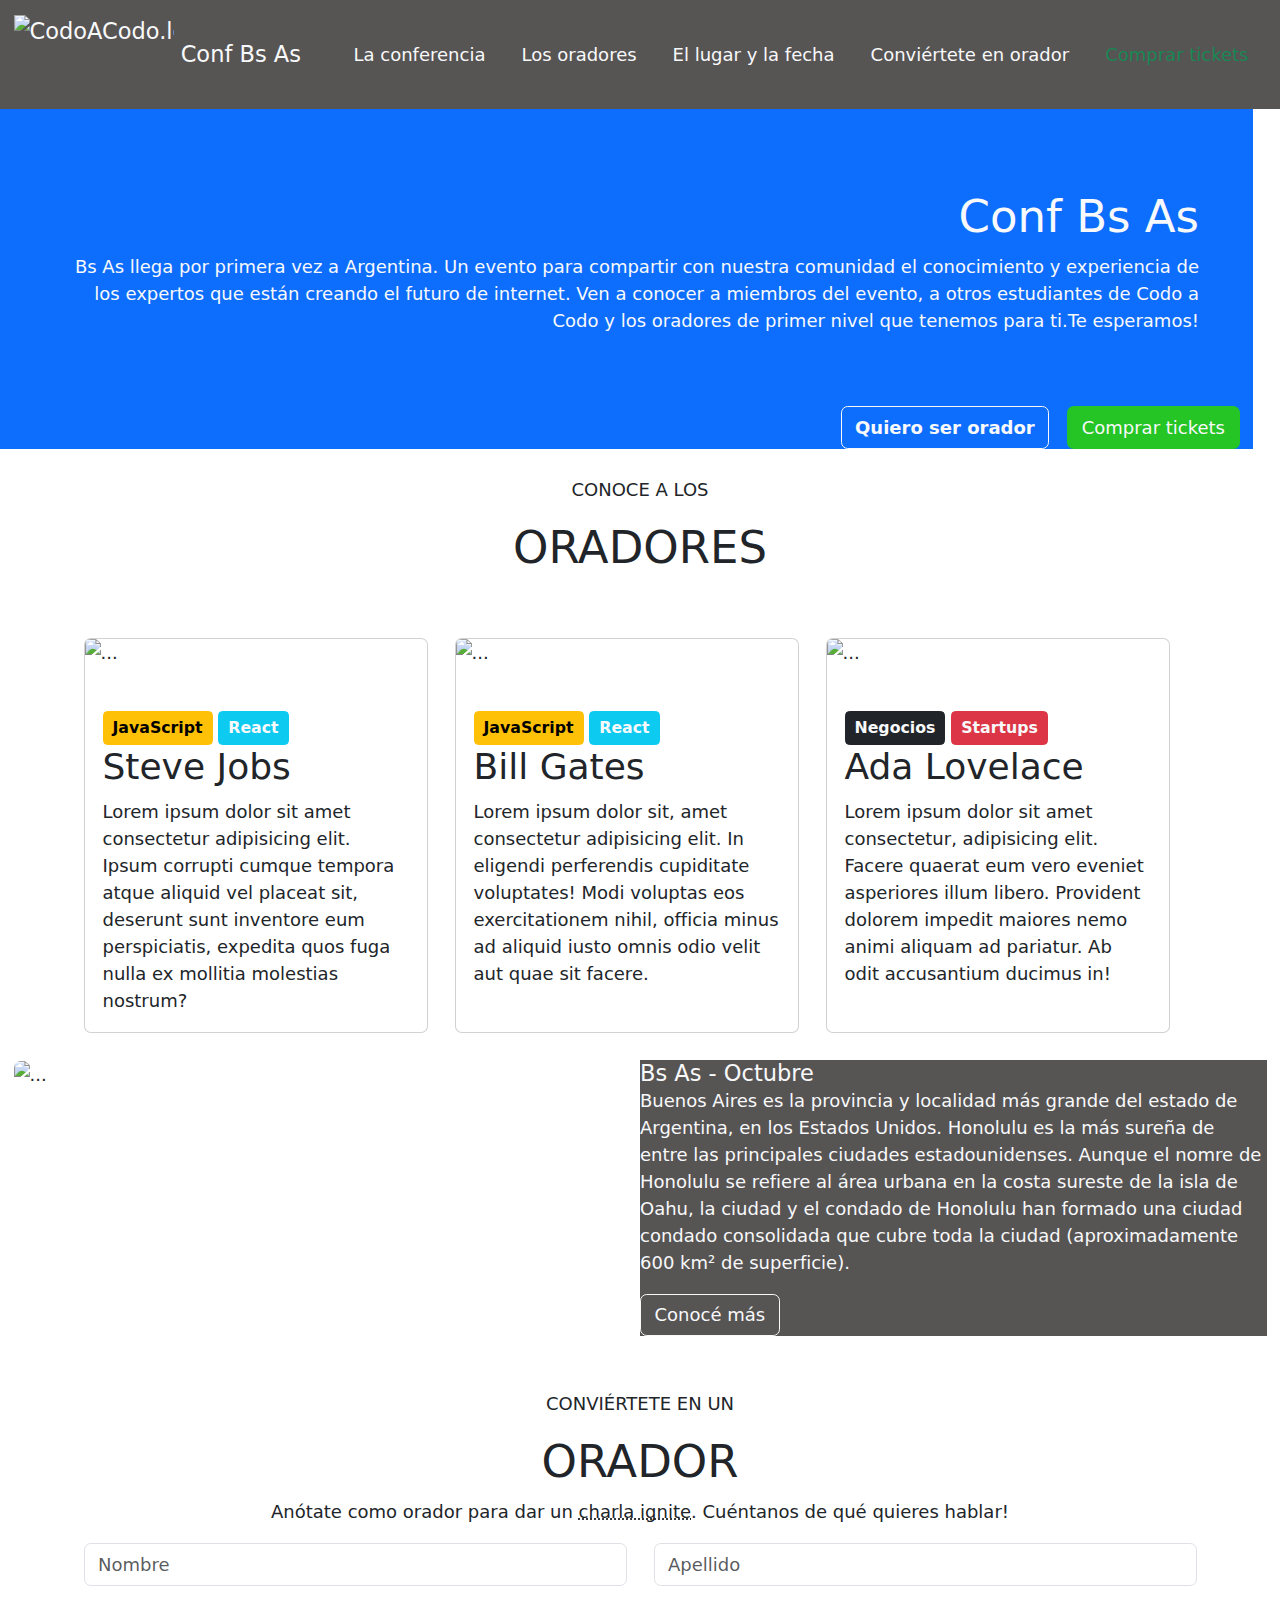
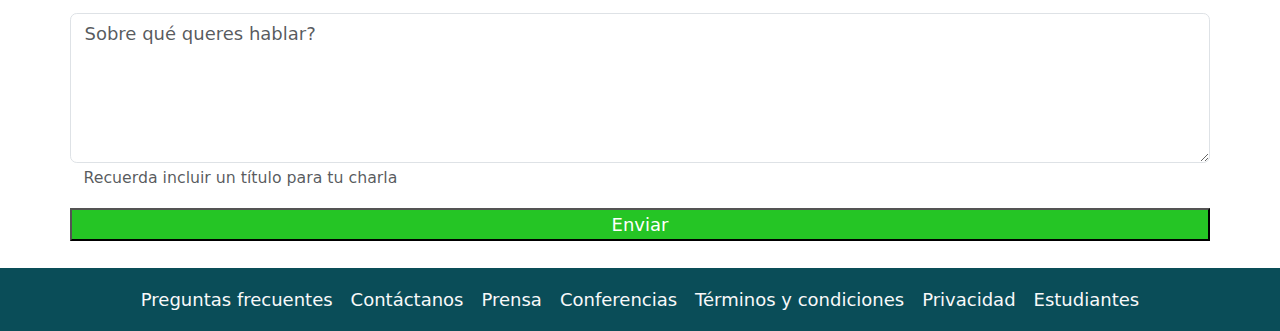
==== index.html @ 7e4dbf22 "primer avance" ====
<!DOCTYPE html>
<html lang="es">
<head>
    <meta charset="UTF-8">
    <meta http-equiv="X-UA-Compatible" content="IE=edge">
    <meta name="viewport" content="width=device-width, initial-scale=1.0">
    <link href="https://cdn.jsdelivr.net/npm/bootstrap@5.1.3/dist/css/bootstrap.min.css" rel="stylesheet">
    <link rel="stylesheet" href="enunciado/enunciado.css">
    <title>Conf Bs As</title>
</head>
<body>
  <div class="container-fluid">
    <div class="row">
      <nav class="navbar navbar-light"  style="background-color:rgb(87, 84, 84)">
        <div class="container-fluid">
          <a class="navbar-brand text-light" href="#">
            <img src="../cac-integrador-front-2022c1/img/codoacodo.png" alt="CodoACodo.logo" width="160" height="80" class="d-inline-block align-text-center">
                Conf Bs As
          </a>
          <ul class="nav justify-content-end">
            <li class="nav-item">
              <a class="nav-link active text-light" aria-current="page" href="#">La conferencia</a>
            </li>
            <li class="nav-item">
              <a class="nav-link text-light" href="#">Los oradores</a>
            </li>
            <li class="nav-item">
              <a class="nav-link text-light" href="#">El lugar y la fecha</a>
            </li>
            <li class="nav-item">
              <a class="nav-link text-light" href="#">Conviértete en orador</a>
            </li>
            <li class="nav-item">
              <a class="nav-link text-success" href="#">Comprar tickets</a>
            </li>
          </ul>
        </div>
      </nav>
    </div>
  </div>
  <div class="container-fluid">
    <div class="row text-light bg-primary fondo-imagen">
       <div class="mt-4 p-5">
        <h1>Conf Bs As</h1>
        <p>Bs As llega por primera vez a Argentina. Un evento para compartir con nuestra comunidad el conocimiento y experiencia de los expertos que están creando el futuro de internet. Ven a conocer a miembros del evento, a otros estudiantes de Codo a Codo y los oradores de primer nivel que tenemos para ti.Te esperamos!</p>
      </div>
       <div class="d-grid gap-2 d-md-flex justify-content-md-end">
        <button class="btn btn-outline-light text-light me-md-2" type="button"><strong>Quiero ser orador</strong></button>
        <button class="btn text-light" type="button" style="background-color:rgb(37, 197, 37)">Comprar tickets</button>
      </div>
    </div>
  </div>
  <br>
  <div class="container">
      <div class="text-center">
        <p>CONOCE A LOS</p>
        <h1>ORADORES</h1>
      </div>
        <div class="row">
          <div class="row row-cols-1 row-cols-md-3 g-4">
            <div class="col">
              <div class="card h-100">
                <img src="../cac-integrador-front-2022c1/img/steve.jpg" class="card-img-top" alt="...">
                <div class="card-body">
                  <br>
                  <button type="button" class="btn btn-warning btn-sm"><strong>JavaScript</strong></button>
                  <button type="button" class="btn btn-info text-light btn-sm"><strong>React</strong></button>
                  <h2 class="card-title">Steve Jobs</h2>
                  <p class="card-text">Lorem ipsum dolor sit amet consectetur adipisicing elit. Ipsum corrupti cumque tempora atque aliquid vel placeat sit, deserunt sunt inventore eum perspiciatis, expedita quos fuga nulla ex mollitia molestias nostrum?</p>
                </div>
              </div>
            </div>
            <div class="col">
              <div class="card h-100">
                <img src="../cac-integrador-front-2022c1/img/bill.jpg" class="card-img-top" alt="...">
                <div class="card-body">
                  <br>
                  <button type="button" class="btn btn-warning btn-sm"><strong>JavaScript</strong></button>
                  <button type="button" class="btn btn-info text-light btn-sm"><strong>React</strong></button>
                  <h2 class="card-title">Bill Gates</h2>
                  <p class="card-text">Lorem ipsum dolor sit, amet consectetur adipisicing elit. In eligendi perferendis cupiditate voluptates! Modi voluptas eos exercitationem nihil, officia minus ad aliquid iusto omnis odio velit aut quae sit facere.</p>
                </div>
              </div>
            </div>
            <div class="col">
              <div class="card h-100">
                <img src="../cac-integrador-front-2022c1/img/ada.jpeg" class="card-img-top" alt="...">
                <div class="card-body">
                  <br>
                  <button type="button" class="btn btn-dark text-light btn-sm"><strong>Negocios</strong></button>
                  <button type="button" class="btn btn-danger text-light btn-sm"><strong>Startups</strong></button>
                  <h2 class="card-title">Ada Lovelace</h2>
                  <p class="card-text">Lorem ipsum dolor sit amet consectetur, adipisicing elit. Facere quaerat eum vero eveniet asperiores illum libero. Provident dolorem impedit maiores nemo animi aliquam ad pariatur. Ab odit accusantium ducimus in!</p>
                </div>
              </div>
            </div>
          </div>
        </div>
    </div>
    <br>
    <div class="container-fluid">
      <div class="row g-0">
        <div class="col-md-6" >
          <img src="../cac-integrador-front-2022c1/img/honolulu.jpg" class="img-fluid rounded-start" alt="...">
        </div>
        <div class="col-md-6" style="background-color:rgb(87, 84, 84)">
          <div class="card-body text-light">
            <h5 class="card-title">Bs As - Octubre</h5>
            <p class="card-text">Buenos Aires es la provincia y localidad más grande del estado de Argentina, en los Estados Unidos. Honolulu es la más sureña de entre las principales ciudades estadounidenses. Aunque el nomre de Honolulu se refiere al área urbana en la costa sureste de la isla de Oahu, la ciudad y el condado de Honolulu han formado una ciudad condado consolidada que cubre toda la ciudad (aproximadamente 600 km² de superficie).</p>
            <button type="button" class="btn btn-outline-light text-light">Conocé más</button>
          </div>
        </div>
      </div>
    </div>
<br>
<br>
    <div class="container">
      <div class="text-center">
        <p>CONVIÉRTETE EN UN</p>
        <h1>ORADOR</h1>
        <p>Anótate como orador para dar un <abbr title="presentación de la idea central de un proyecto">charla ignite</abbr>. Cuéntanos de qué quieres hablar!</p>
      </div>
      <form>
        <div class="row">
          <div class="col">
            <input type="text" class="form-control" placeholder="Nombre" name="Nombre">
          </div>
          <div class="col">
            <input type="text" class="form-control" placeholder="Apellido" name="Apellido">
            <br>
          </div>
          <label for="comment"></label>
          <textarea class="form-control" placeholder="Sobre qué queres hablar?" rows="5" id="comment" name="text"></textarea> 
          <p><small class="text-muted">Recuerda incluir un título para tu charla</small></p>
          <button href="#" style="background-color: rgb(37, 197, 37); color: white;">Enviar</button>
        </div>
      </form>
    </div>
    <br>
    <div class="container-fluid">
        <div class="row">
          <nav class="navbar navbar-expand-sm justify-content-center" style="background-color:rgb(10, 77, 88)">
            <ul class="navbar-nav">
              <li class="nav-item">
                <a class="nav-link text-light" href="#">Preguntas frecuentes</a>
              </li>
              <li class="nav-item">
                <a class="nav-link text-light" href="#">Contáctanos</a>
              </li>
              <li class="nav-item">
                <a class="nav-link text-light" href="#">Prensa</a>
              </li>
              <li class="nav-item">
                <a class="nav-link text-light" href="#">Conferencias</a>
              </li>
              <li class="nav-item">
                <a class="nav-link text-light" href="#">Términos y condiciones</a>
              </li>
              <li class="nav-item">
                <a class="nav-link text-light" href="#">Privacidad</a>
              </li>
              <li class="nav-item">
                <a class="nav-link text-light" href="#">Estudiantes</a>
              </li>
            </ul>
          </nav>
        </div>
    </div>





  <script src="https://cdn.jsdelivr.net/npm/bootstrap@5.1.3/dist/js/bootstrap.bundle.min.js"></script> 
</body>
</html>
---- enunciado/enunciado.css ----
html {
    font-family: Arial, Helvetica, sans-serif;
    font-size: 18px;
    background-color: #fcfcfc;
}

.final, .fork {
    width: 100%;
}

.destacado {
    display: block;
    padding: 10px;
    background-color: bisque;
    width: fit-content;
    margin: auto;
}

code {
    background-color: black;
    color: white;
    padding: 5px;
}

.fondo-imagen{
    background-image: url("../img/ba1.jpg");
    position: relative;
  height: auto;
  width: 100%;
    text-align: right;
    text-align: below;
}
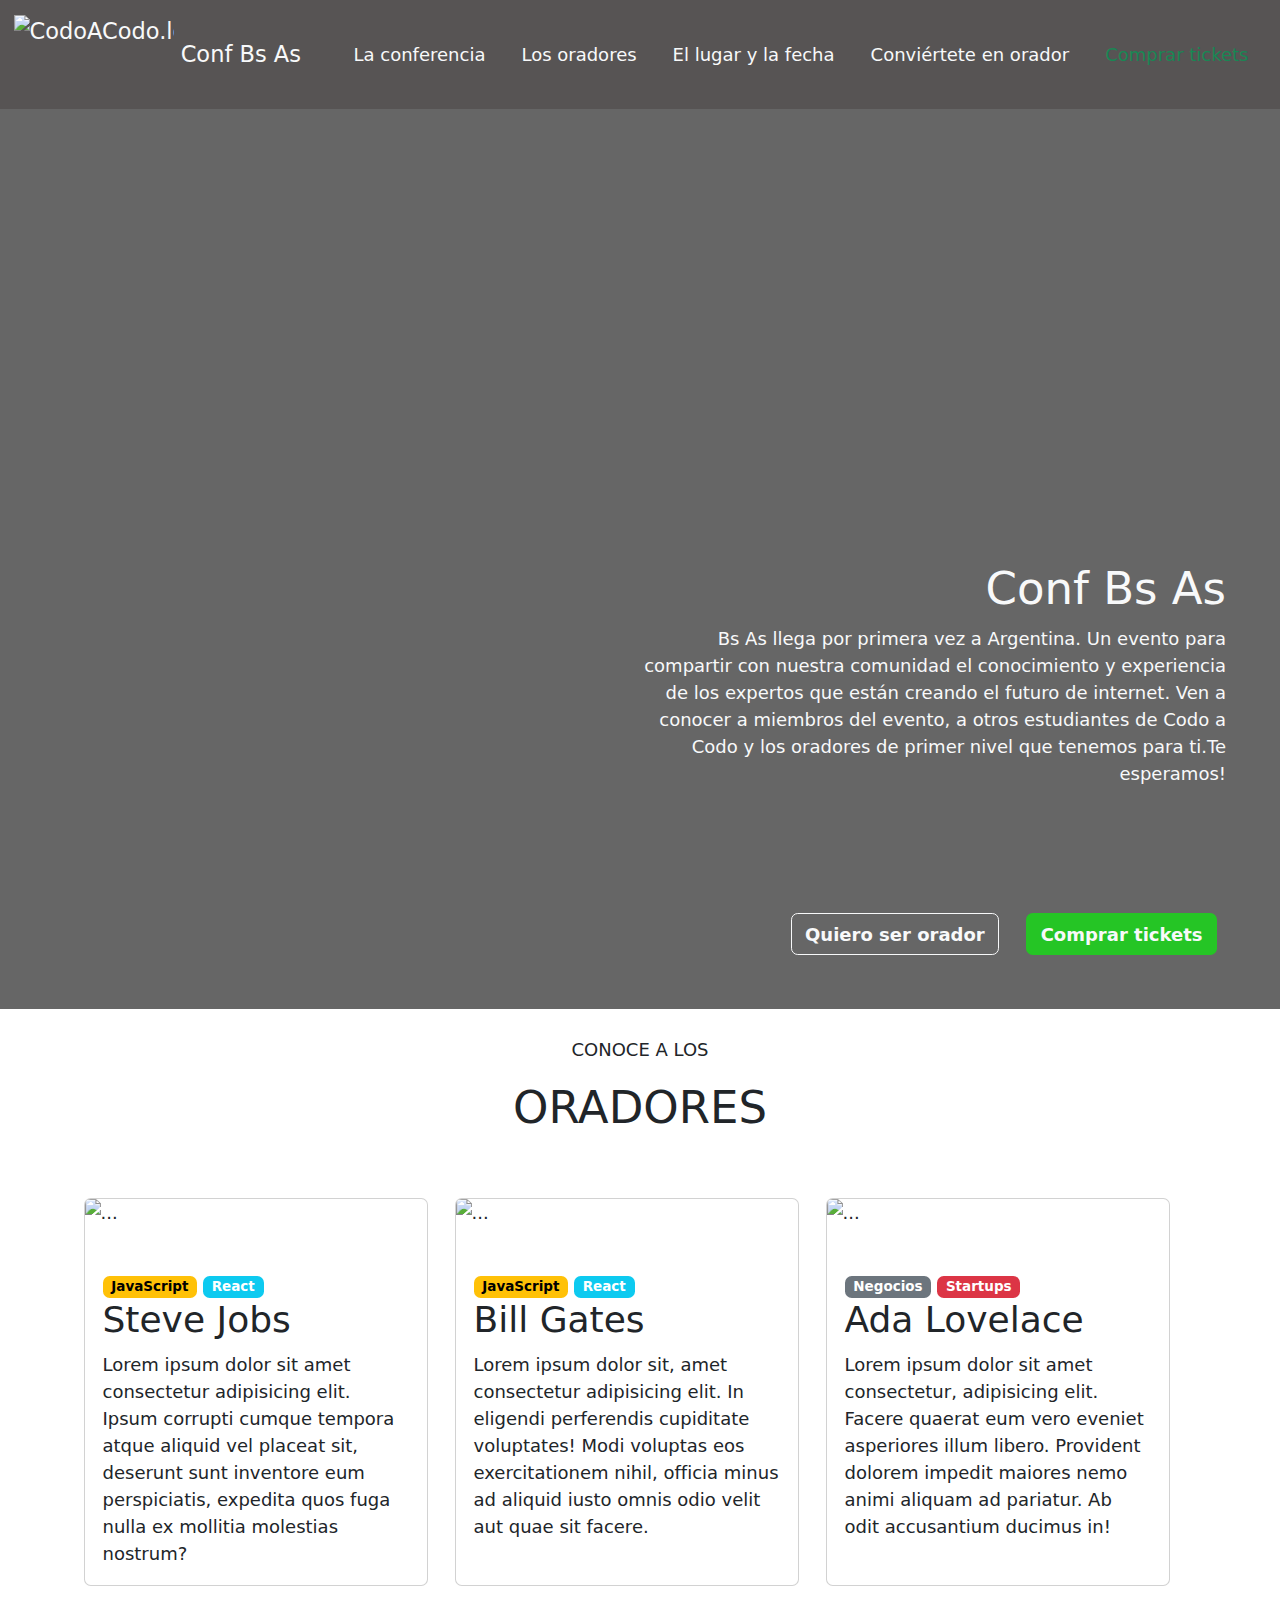
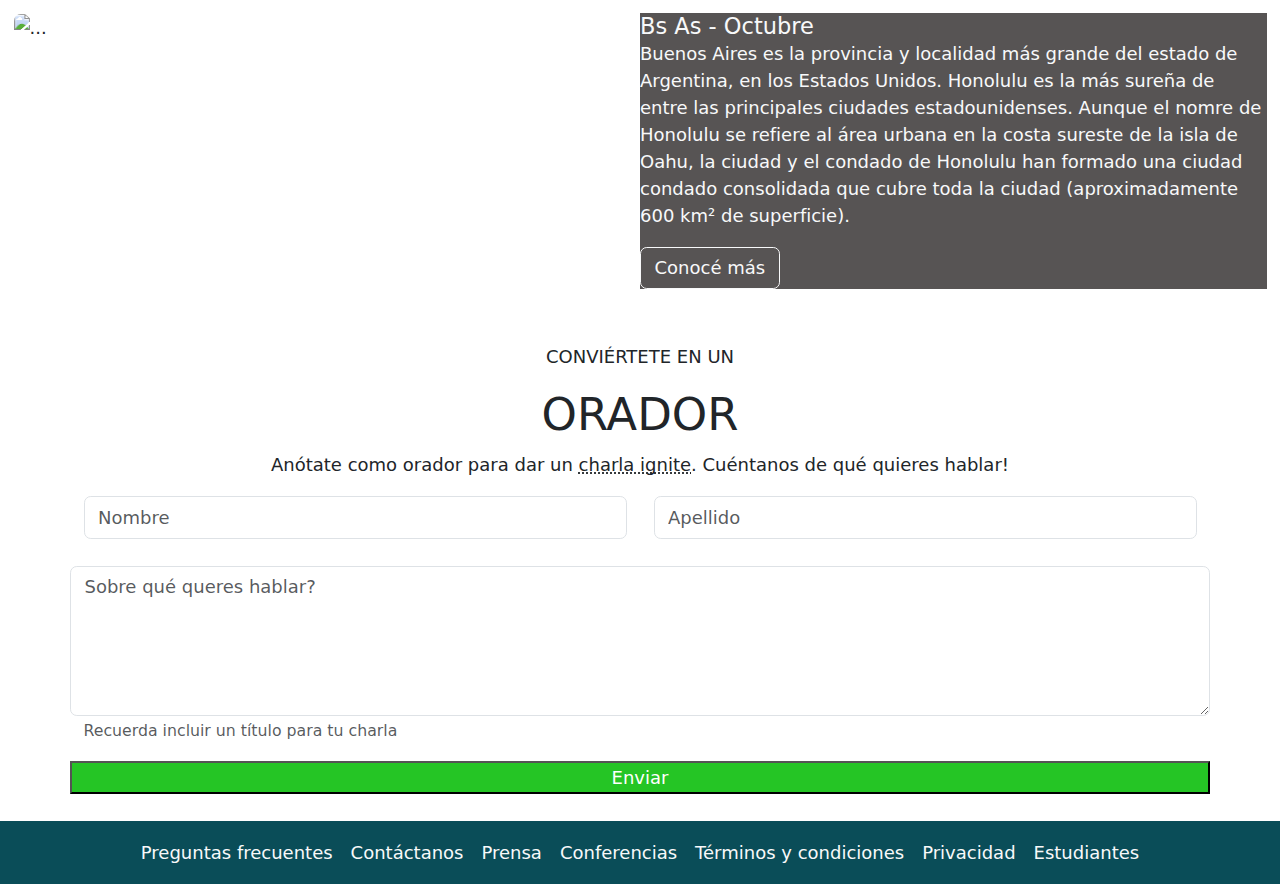
==== commit 60880d51: "primer avance" ====
--- a/index.html
+++ b/index.html
@@ -38,20 +38,21 @@
       </nav>
     </div>
   </div>
-  <div class="container-fluid">
-    <div class="row text-light bg-primary fondo-imagen">
-       <div class="mt-4 p-5">
-        <h1>Conf Bs As</h1>
-        <p>Bs As llega por primera vez a Argentina. Un evento para compartir con nuestra comunidad el conocimiento y experiencia de los expertos que están creando el futuro de internet. Ven a conocer a miembros del evento, a otros estudiantes de Codo a Codo y los oradores de primer nivel que tenemos para ti.Te esperamos!</p>
-      </div>
-       <div class="d-grid gap-2 d-md-flex justify-content-md-end">
-        <button class="btn btn-outline-light text-light me-md-2" type="button"><strong>Quiero ser orador</strong></button>
-        <button class="btn text-light" type="button" style="background-color:rgb(37, 197, 37)">Comprar tickets</button>
-      </div>
+
+<div class="fondo-imagen w-100 vh-100 d-flex justify-content-center align-items-end">
+  <div class="content text-wrap text-light">
+    <div class="mt-4 p-5">
+      <h1>Conf Bs As</h1>
+      <p class="texto">Bs As llega por primera vez a Argentina. Un evento para compartir con nuestra comunidad el conocimiento y experiencia de los expertos que están creando el futuro de internet. Ven a conocer a miembros del evento, a otros estudiantes de Codo a Codo y los oradores de primer nivel que tenemos para ti.Te esperamos!</p>
+    </div>
+     <div class=" p-5 d-grid gap-3 d-md-flex justify-content-md-end">
+      <button class="btn btn-outline-light text-light me-md-2" type="button"><strong>Quiero ser orador</strong></button>
+      <button class="btn text-light me-md-2" type="button" style="background-color:rgb(37, 197, 37)"><strong>Comprar tickets</strong></button>
     </div>
   </div>
-  <br>
-  <div class="container">
+</div>
+<br>
+<div class="container">
       <div class="text-center">
         <p>CONOCE A LOS</p>
         <h1>ORADORES</h1>
@@ -63,8 +64,8 @@
                 <img src="../cac-integrador-front-2022c1/img/steve.jpg" class="card-img-top" alt="...">
                 <div class="card-body">
                   <br>
-                  <button type="button" class="btn btn-warning btn-sm"><strong>JavaScript</strong></button>
-                  <button type="button" class="btn btn-info text-light btn-sm"><strong>React</strong></button>
+                  <span class="badge bg-warning text-black"><strong>JavaScript</strong></span>
+                  <span class="badge bg-info"><strong>React</strong></span>
                   <h2 class="card-title">Steve Jobs</h2>
                   <p class="card-text">Lorem ipsum dolor sit amet consectetur adipisicing elit. Ipsum corrupti cumque tempora atque aliquid vel placeat sit, deserunt sunt inventore eum perspiciatis, expedita quos fuga nulla ex mollitia molestias nostrum?</p>
                 </div>
@@ -75,8 +76,8 @@
                 <img src="../cac-integrador-front-2022c1/img/bill.jpg" class="card-img-top" alt="...">
                 <div class="card-body">
                   <br>
-                  <button type="button" class="btn btn-warning btn-sm"><strong>JavaScript</strong></button>
-                  <button type="button" class="btn btn-info text-light btn-sm"><strong>React</strong></button>
+                  <span class="badge bg-warning text-black"><strong>JavaScript</strong></span>
+                  <span class="badge bg-info"><strong>React</strong></span>
                   <h2 class="card-title">Bill Gates</h2>
                   <p class="card-text">Lorem ipsum dolor sit, amet consectetur adipisicing elit. In eligendi perferendis cupiditate voluptates! Modi voluptas eos exercitationem nihil, officia minus ad aliquid iusto omnis odio velit aut quae sit facere.</p>
                 </div>
@@ -87,8 +88,8 @@
                 <img src="../cac-integrador-front-2022c1/img/ada.jpeg" class="card-img-top" alt="...">
                 <div class="card-body">
                   <br>
-                  <button type="button" class="btn btn-dark text-light btn-sm"><strong>Negocios</strong></button>
-                  <button type="button" class="btn btn-danger text-light btn-sm"><strong>Startups</strong></button>
+                  <span class="badge bg-secondary"><strong>Negocios</strong></span>
+                  <span class="badge bg-danger"><strong>Startups</strong></span>
                   <h2 class="card-title">Ada Lovelace</h2>
                   <p class="card-text">Lorem ipsum dolor sit amet consectetur, adipisicing elit. Facere quaerat eum vero eveniet asperiores illum libero. Provident dolorem impedit maiores nemo animi aliquam ad pariatur. Ab odit accusantium ducimus in!</p>
                 </div>
@@ -142,7 +143,7 @@
           <nav class="navbar navbar-expand-sm justify-content-center" style="background-color:rgb(10, 77, 88)">
             <ul class="navbar-nav">
               <li class="nav-item">
-                <a class="nav-link text-light" href="#">Preguntas frecuentes</a>
+                <a class="nav-link text-light text-wrap" href="#">Preguntas frecuentes</a>
               </li>
               <li class="nav-item">
                 <a class="nav-link text-light" href="#">Contáctanos</a>
@@ -154,7 +155,7 @@
                 <a class="nav-link text-light" href="#">Conferencias</a>
               </li>
               <li class="nav-item">
-                <a class="nav-link text-light" href="#">Términos y condiciones</a>
+                <a class="nav-link text-light text-wrap" href="#">Términos y condiciones</a>
               </li>
               <li class="nav-item">
                 <a class="nav-link text-light" href="#">Privacidad</a>
@@ -166,11 +167,6 @@
           </nav>
         </div>
     </div>
-
-
-
-
-
   <script src="https://cdn.jsdelivr.net/npm/bootstrap@5.1.3/dist/js/bootstrap.bundle.min.js"></script> 
 </body>
 </html>--- a/enunciado/enunciado.css
+++ b/enunciado/enunciado.css
@@ -23,10 +23,12 @@
 }
 
 .fondo-imagen{
-    background-image: url("../img/ba1.jpg");
-    position: relative;
-  height: auto;
-  width: 100%;
+    background:  linear-gradient(to bottom, rgba(0,0,0,0.6) 0%,rgba(0,0,0,0.6) 100%), url("../img/ba1.jpg") no-repeat center;
     text-align: right;
-    text-align: below;
-}+    
+}
+
+
+  p.texto{
+      padding-left: 50%;
+  }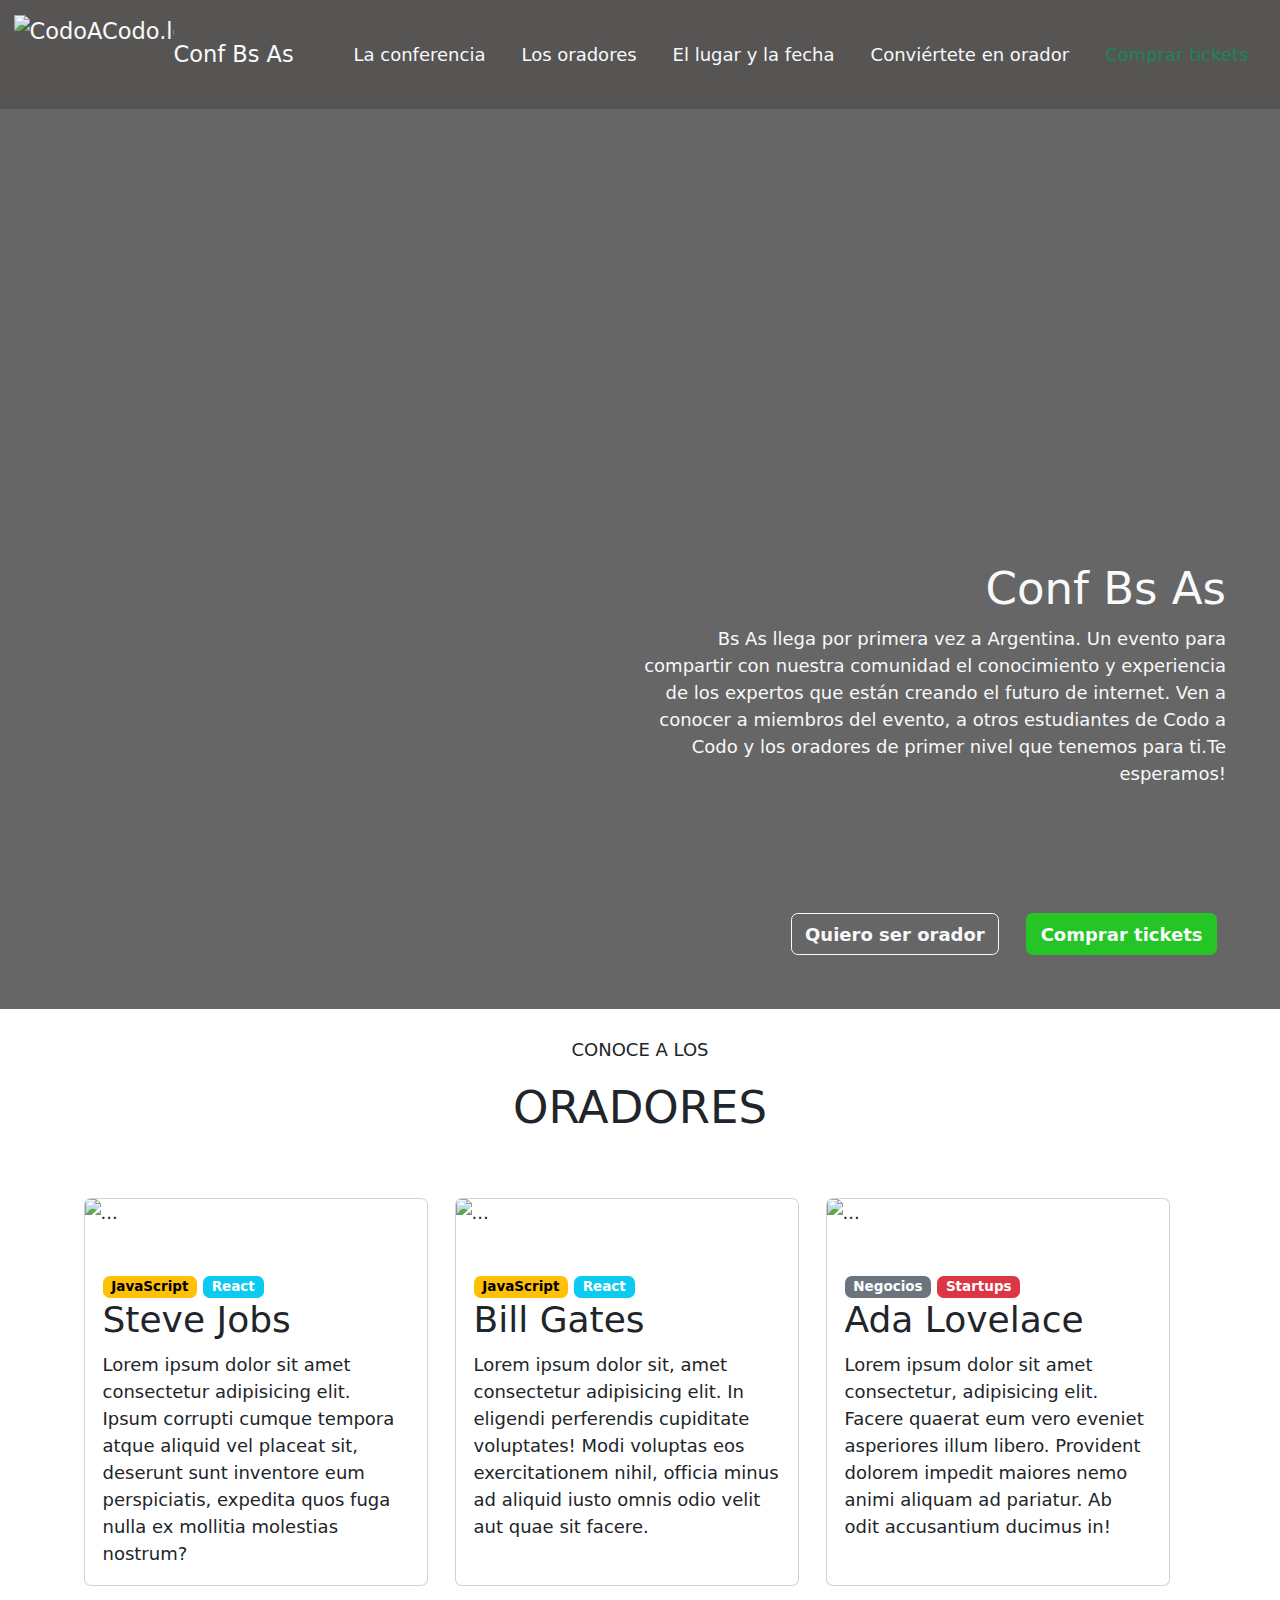
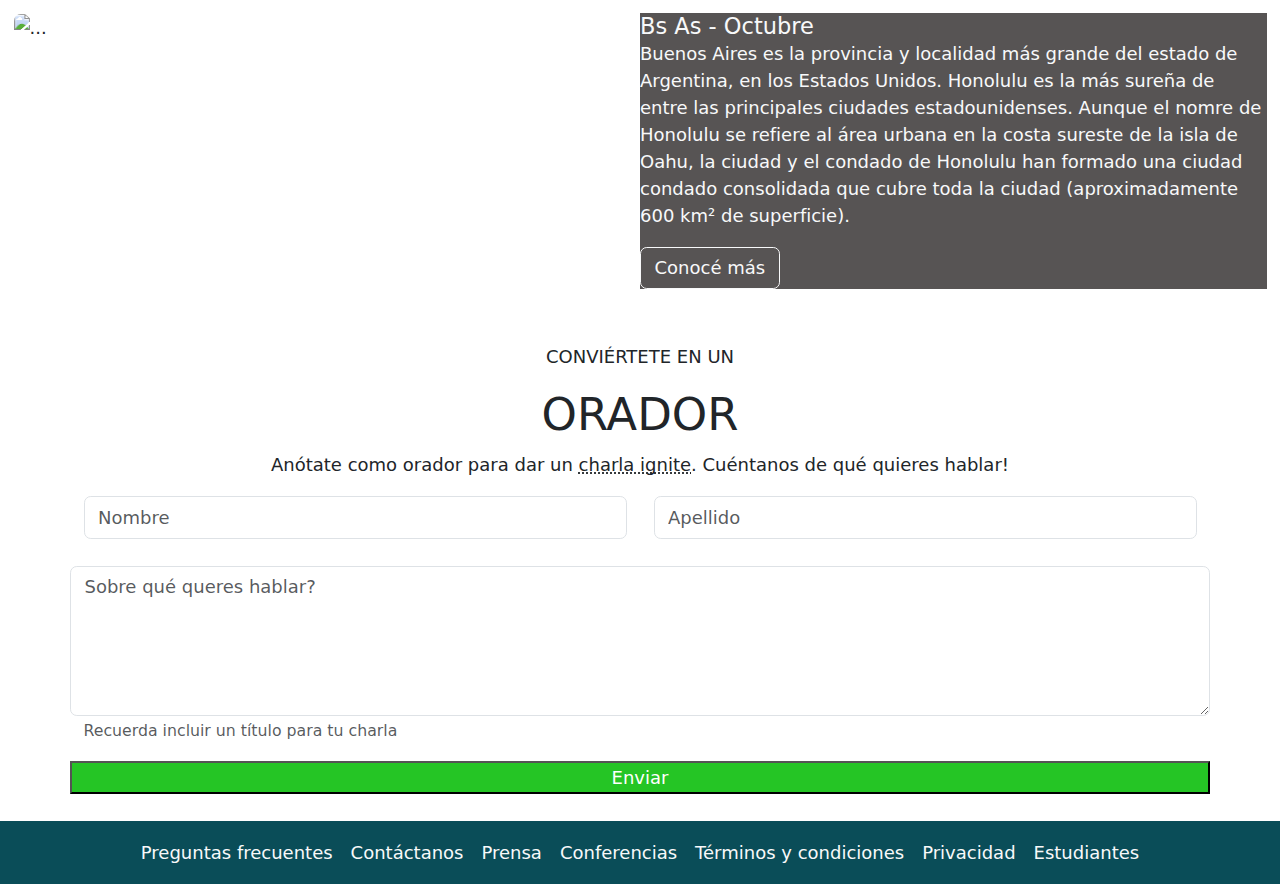
==== commit e289aae9: "ultima version" ====
--- a/index.html
+++ b/index.html
@@ -14,9 +14,7 @@
       <nav class="navbar navbar-light"  style="background-color:rgb(87, 84, 84)">
         <div class="container-fluid">
           <a class="navbar-brand text-light" href="#">
-            <img src="../cac-integrador-front-2022c1/img/codoacodo.png" alt="CodoACodo.logo" width="160" height="80" class="d-inline-block align-text-center">
-                Conf Bs As
-          </a>
+          <img src="../cac-integrador-front-2022c1/img/codoacodo.png" alt="CodoACodo.logo" width="160" height="80" class="d-inline-block align-text-center">Conf Bs As</a>
           <ul class="nav justify-content-end">
             <li class="nav-item">
               <a class="nav-link active text-light" aria-current="page" href="#">La conferencia</a>
@@ -38,25 +36,24 @@
       </nav>
     </div>
   </div>
-
-<div class="fondo-imagen w-100 vh-100 d-flex justify-content-center align-items-end">
-  <div class="content text-wrap text-light">
-    <div class="mt-4 p-5">
-      <h1>Conf Bs As</h1>
-      <p class="texto">Bs As llega por primera vez a Argentina. Un evento para compartir con nuestra comunidad el conocimiento y experiencia de los expertos que están creando el futuro de internet. Ven a conocer a miembros del evento, a otros estudiantes de Codo a Codo y los oradores de primer nivel que tenemos para ti.Te esperamos!</p>
-    </div>
-     <div class=" p-5 d-grid gap-3 d-md-flex justify-content-md-end">
-      <button class="btn btn-outline-light text-light me-md-2" type="button"><strong>Quiero ser orador</strong></button>
-      <button class="btn text-light me-md-2" type="button" style="background-color:rgb(37, 197, 37)"><strong>Comprar tickets</strong></button>
+  <div class="fondo-imagen w-100 vh-100 d-flex justify-content-center align-items-end">
+    <div class="content text-wrap text-light">
+      <div class="mt-4 p-5">
+        <h1>Conf Bs As</h1>
+        <p class="texto">Bs As llega por primera vez a Argentina. Un evento para compartir con nuestra comunidad el conocimiento y experiencia de los expertos que están creando el futuro de internet. Ven a conocer a miembros del evento, a otros estudiantes de Codo a Codo y los oradores de primer nivel que tenemos para ti.Te esperamos!</p>
+      </div>
+      <div class=" p-5 d-grid gap-3 d-md-flex justify-content-md-end">
+        <button class="btn btn-outline-light text-light me-md-2" type="button"><strong>Quiero ser orador</strong></button>
+        <button class="btn text-light me-md-2" type="button" style="background-color:rgb(37, 197, 37)"><strong>Comprar tickets</strong></button>
+      </div>
     </div>
   </div>
-</div>
-<br>
-<div class="container">
-      <div class="text-center">
-        <p>CONOCE A LOS</p>
-        <h1>ORADORES</h1>
-      </div>
+  <br>
+  <div class="container">
+    <div class="text-center">
+      <p>CONOCE A LOS</p>
+      <h1>ORADORES</h1>
+    </div>
         <div class="row">
           <div class="row row-cols-1 row-cols-md-3 g-4">
             <div class="col">
@@ -113,8 +110,8 @@
         </div>
       </div>
     </div>
-<br>
-<br>
+  <br>
+  <br>
     <div class="container">
       <div class="text-center">
         <p>CONVIÉRTETE EN UN</p>
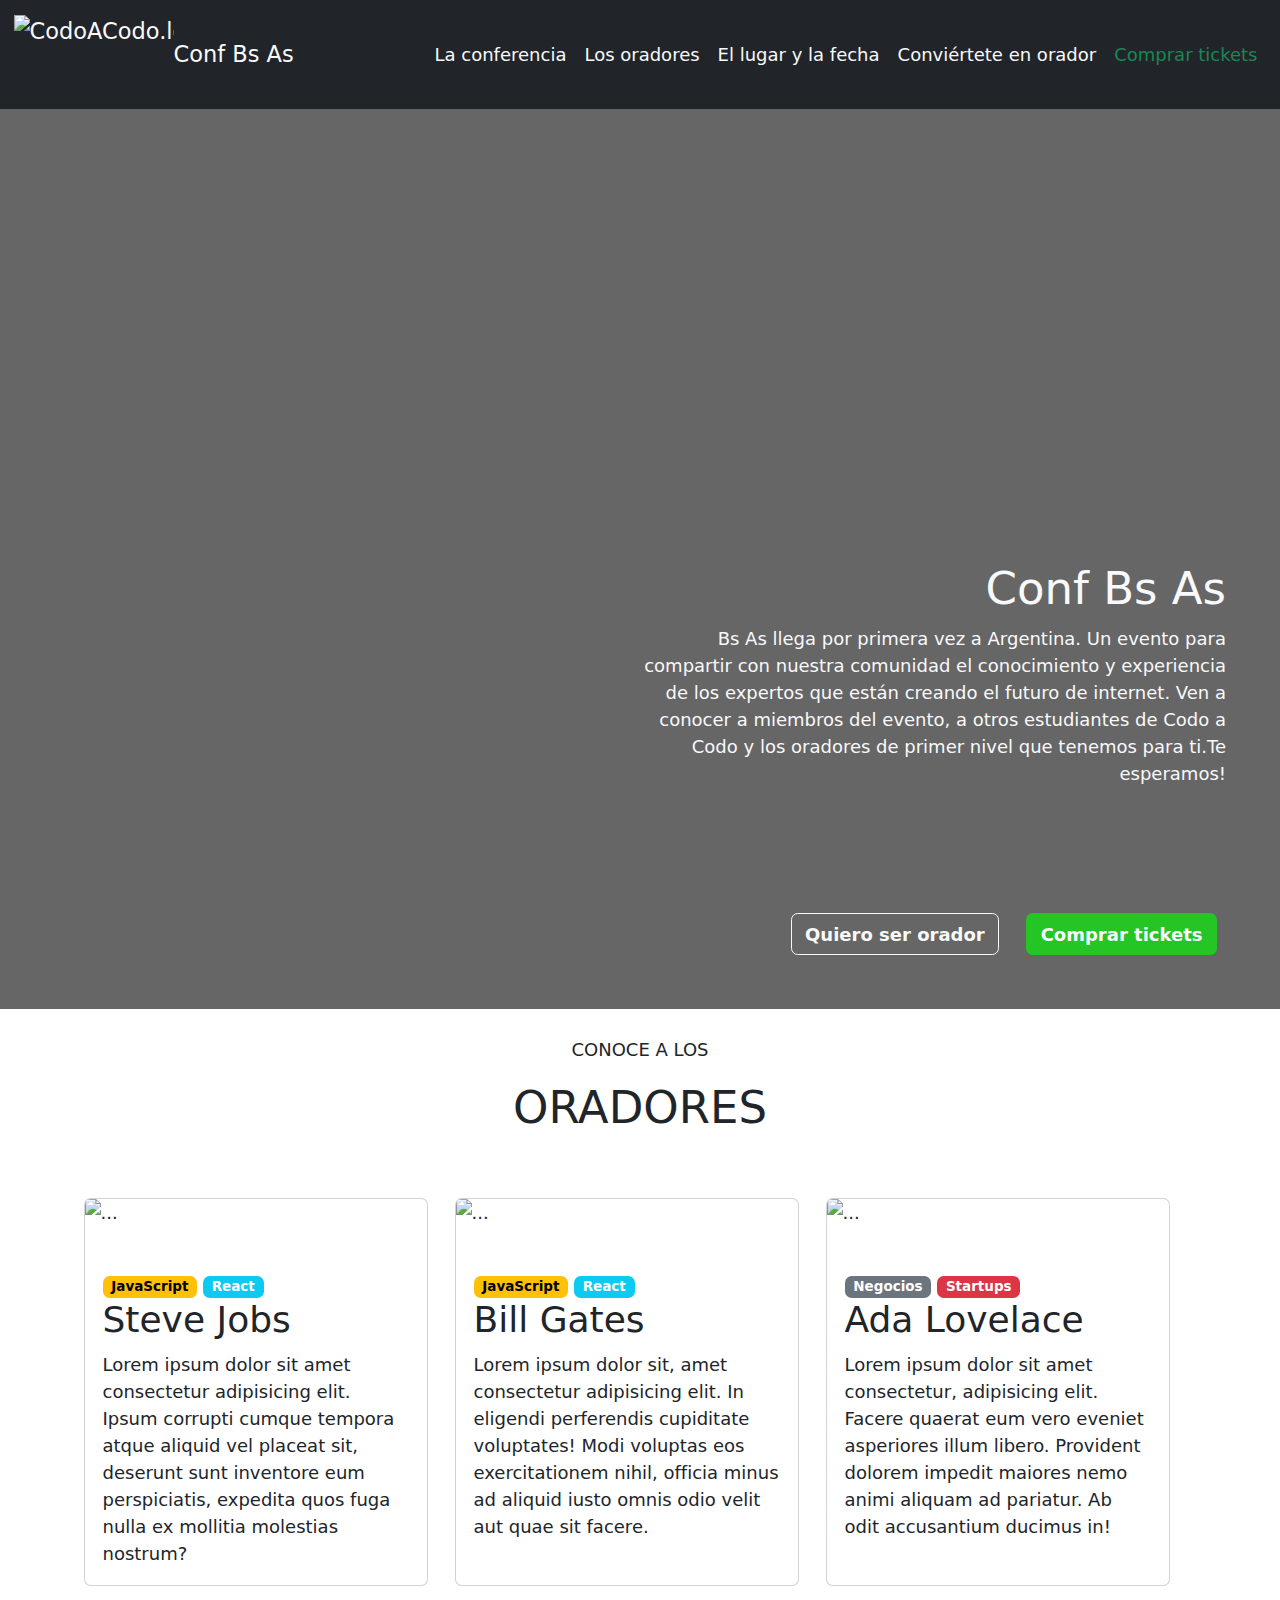
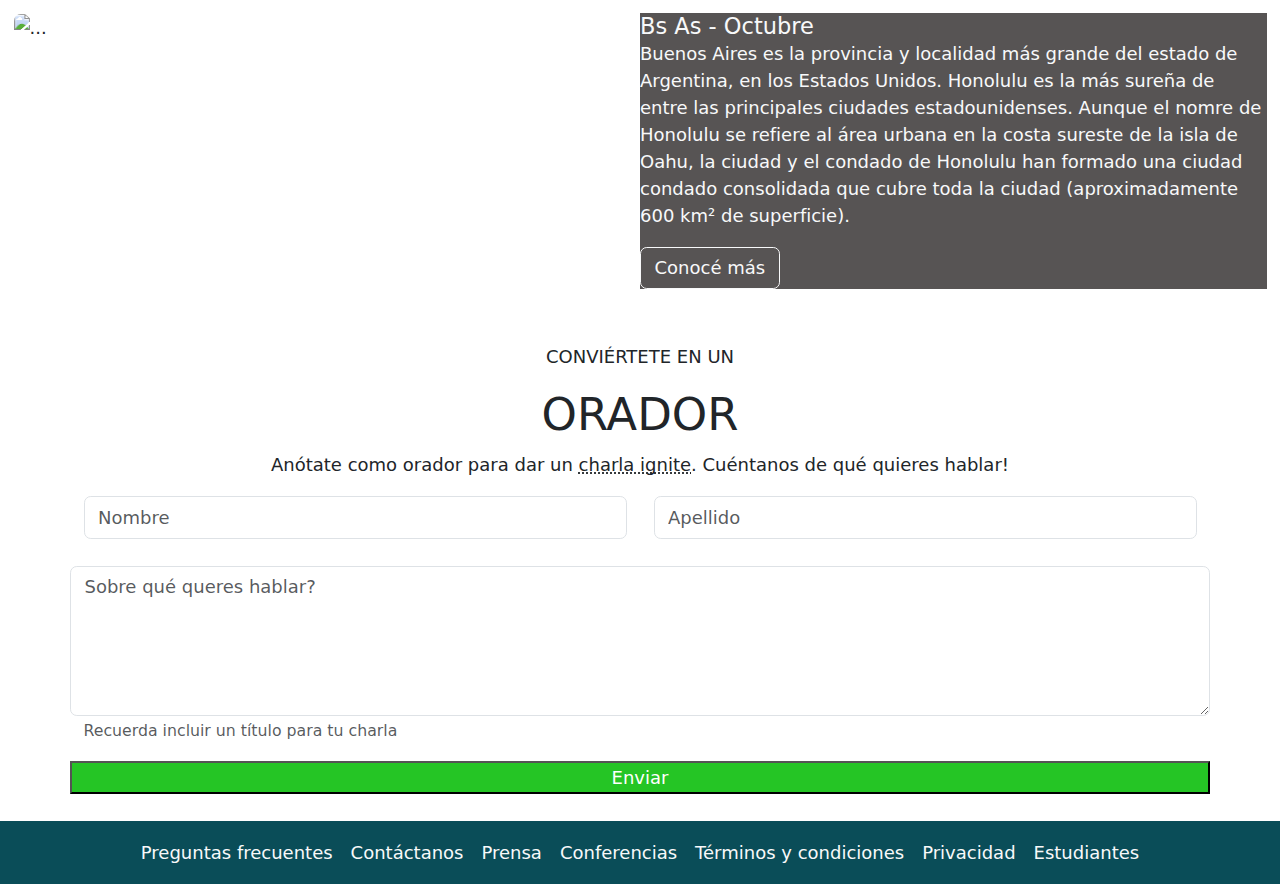
==== commit 22417616: "ultima version" ====
--- a/index.html
+++ b/index.html
@@ -9,33 +9,34 @@
     <title>Conf Bs As</title>
 </head>
 <body>
-  <div class="container-fluid">
-    <div class="row">
-      <nav class="navbar navbar-light"  style="background-color:rgb(87, 84, 84)">
-        <div class="container-fluid">
-          <a class="navbar-brand text-light" href="#">
-          <img src="../cac-integrador-front-2022c1/img/codoacodo.png" alt="CodoACodo.logo" width="160" height="80" class="d-inline-block align-text-center">Conf Bs As</a>
-          <ul class="nav justify-content-end">
-            <li class="nav-item">
-              <a class="nav-link active text-light" aria-current="page" href="#">La conferencia</a>
-            </li>
-            <li class="nav-item">
-              <a class="nav-link text-light" href="#">Los oradores</a>
-            </li>
-            <li class="nav-item">
-              <a class="nav-link text-light" href="#">El lugar y la fecha</a>
-            </li>
-            <li class="nav-item">
-              <a class="nav-link text-light" href="#">Conviértete en orador</a>
-            </li>
-            <li class="nav-item">
-              <a class="nav-link text-success" href="#">Comprar tickets</a>
-            </li>
-          </ul>
-        </div>
-      </nav>
+  <nav class="navbar navbar-expand-md bg-dark navbar-dark">
+    <div class="container-fluid">
+      <a class="navbar-brand text-light" href="#">
+        <img src="../cac-integrador-front-2022c1/img/codoacodo.png" alt="CodoACodo.logo" width="160" height="80" class="d-inline-block align-text-center">Conf Bs As</a>
+      <button class="navbar-toggler" type="button" data-bs-toggle="collapse" data-bs-target="#collapsibleNavbar">
+        <span class="navbar-toggler-icon"></span>
+      </button>
+      <div class="collapse navbar-collapse justify-content-end" id="collapsibleNavbar">
+        <ul class="navbar-nav">
+          <li class="nav-item">
+            <a class="nav-link active text-light" aria-current="page" href="#">La conferencia</a>
+          </li>
+          <li class="nav-item">
+            <a class="nav-link text-light" href="#">Los oradores</a>
+          </li>
+          <li class="nav-item">
+            <a class="nav-link text-light" href="#">El lugar y la fecha</a>
+          </li>
+          <li class="nav-item">
+            <a class="nav-link text-light" href="#">Conviértete en orador</a>
+          </li>
+          <li class="nav-item">
+            <a class="nav-link text-success" href="#">Comprar tickets</a>
+          </li>   
+        </ul>
+      </div>
     </div>
-  </div>
+  </nav>
   <div class="fondo-imagen w-100 vh-100 d-flex justify-content-center align-items-end">
     <div class="content text-wrap text-light">
       <div class="mt-4 p-5">
